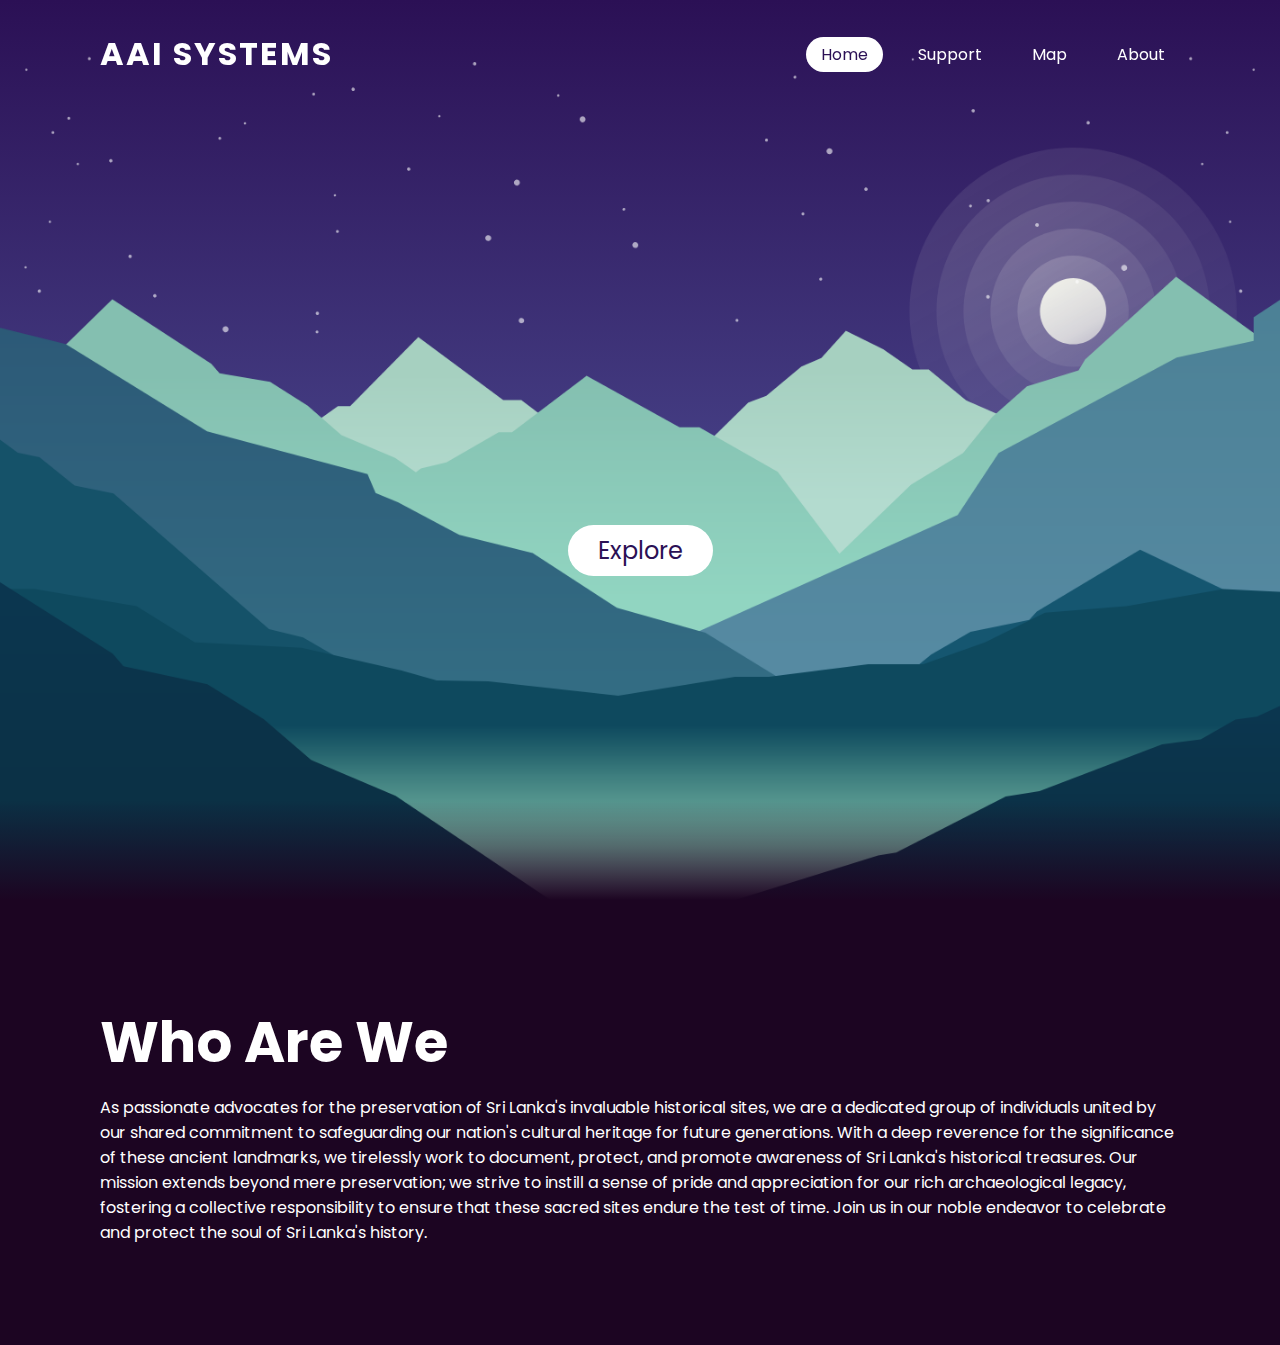
==== index.html @ c493888e "change images" ====
<!DOCTYPE html>
<html lang="en">
<head>
    <meta charset="UTF-8">
    <meta name="viewport" content="width=device-width, initial-scale=1.0">
    <title>Document</title>
    <link rel="stylesheet" href="assets/css/home-main.css">
</head>
<body>
    <header>
        <a href="#" class="logo">AAI Systems</a>
        <ul>
            <li><a href="#" class="active">Home</a></li>
            <li><a href="#">Support</a></li>
            <li><a href="#">Map</a></li>
            <li><a href="#">About</a></li>
        </ul>
    </header>
    <section>
        <img src="assets/media/home/v2/star.png" id="star">
        <img src="assets/media/home/v2/moon.png" id="moon">
        <img src="assets/media/home/v2/moun-back.png" id="moun-back">
        <h2 id="text">Ancient Archives</h2>
        <a href="#" id="btn">Explore</a>
        <img src="assets/media/home/v2/moun-front.png" id="moun-front">
    </section>
    <div class="sec">
        <h2>Who Are We</h2>
        <p>
            As passionate advocates for the preservation of Sri Lanka's invaluable historical sites, 
            we are a dedicated group of individuals united by our shared commitment to safeguarding our nation's cultural heritage for future generations. 
            With a deep reverence for the significance of these ancient landmarks, we tirelessly work to document, protect, and promote awareness of Sri Lanka's historical treasures. 
            Our mission extends beyond mere preservation; we strive to instill a sense of pride and appreciation for our rich archaeological legacy, fostering a collective responsibility to ensure that these sacred sites endure the test of time. 
            Join us in our noble endeavor to celebrate and protect the soul of Sri Lanka's history.
        </p>
    </div>
    <script src="assets/js/home-main.js"></script>
</body>
</html>
---- assets/css/home-main.css ----
@import url('https://fonts.googleapis.com/css?family=Poppins:300,400,500,600,700,800,900&display=swap');

* {
    margin: 0;
    padding: 0;
    box-sizing: border-box;
    font-family: 'Poppins', sans-serif;
}

body {
    min-height: 100vh;
    background: linear-gradient(#2b1055, #7597de);
    overflow-x: hidden;
}

header {
    position: absolute;
    top: 0;
    left: 0;
    width: 100%;
    padding: 30px 100px;
    display: flex;
    justify-content: space-between;
    align-items: center;
    z-index: 100000;
}

header .logo {
    color: #fff;
    font-weight: 700;
    text-decoration: none;
    font-size: 2em;
    text-transform: uppercase;
    letter-spacing: 2px;
}

header ul {
    display: flex;
    justify-content: center;
    align-items: center;
}

header ul li {
    list-style: none;
    margin-left: 20px;
}

header ul li a {
    text-decoration: none;
    padding: 6px 15px;
    color: #fff;
    border-radius: 20px;
}

header ul li a:hover,
header ul li a.active  {
    background: #fff;
    color: #2b1055;
}

section {
    position: relative;
    width: 100%;
    height: 100vh;
    padding: 100px;
    display: flex;
    justify-content: center;
    align-items: center;
    overflow: hidden;

}

section::before {
    content: '';
    position: absolute;
    bottom: 0;
    width: 100%;
    height: 100px;
    background: linear-gradient(to top, #1c0522, transparent);
    z-index: 1000;
}

section img {
    position: absolute;
    top: 0;
    left: 0;
    width: 100%;
    height: 100%;
    object-fit: cover;
    pointer-events: none;
}

section img#moon {
    mix-blend-mode: screen;
    z-index: -1;
}

section img#moun-front {
    z-index: 10;
}

#text {
    position: absolute;
    right: -70%;
    color: #fff;
    white-space: nowrap;
    font-size: 7.5vw;
    z-index: 9;
    transform: translateY(-100px);
}

#btn {
    text-decoration: none;
    display: inline-block;
    padding: 8px 30px;
    border-radius: 40px;
    background: #fff;
    color: #2b1055;
    font-size: 1.5em;
    z-index: 9;
    transform: translateY(100px);
}

.sec {
    position: relative;
    padding: 100px;
    background: #1c0522;
}

.sec h2 {
    font-size: 3.5em;
    margin-bottom: 10px;
    color: #fff;
}

.sec p {
    font-size: 1em;
    color: #fff;
}
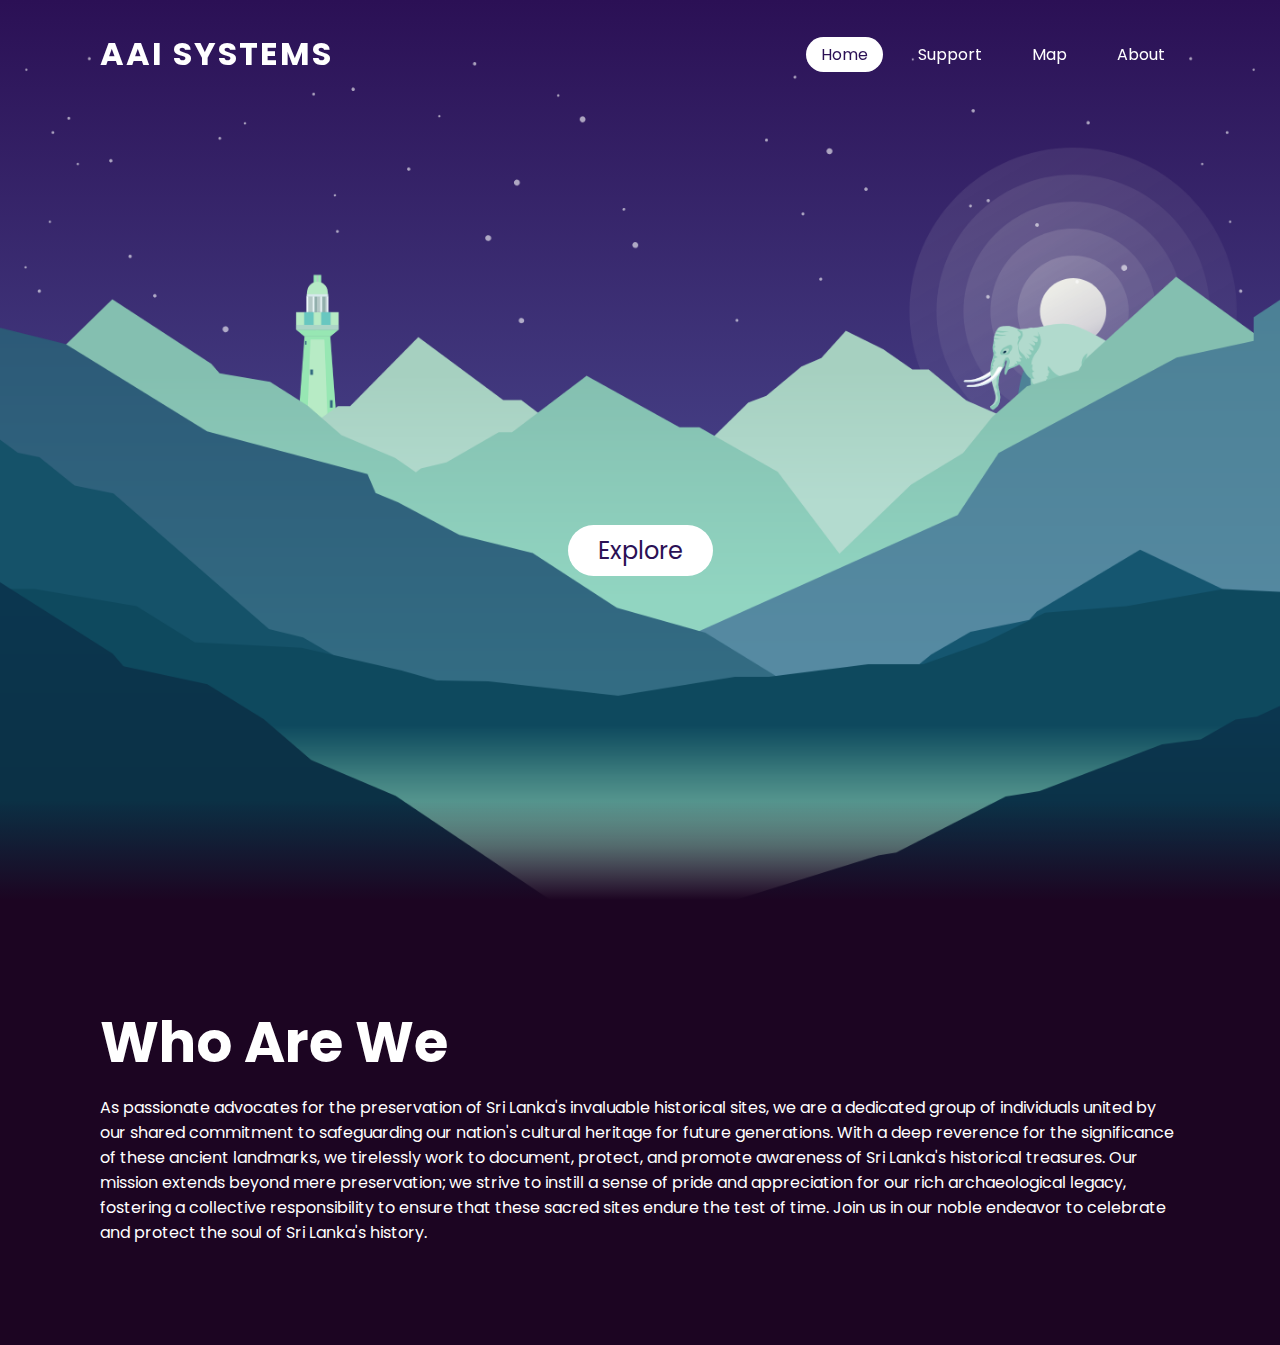
==== commit 940523f5: "Merge pull request #28 from ktauchathuranga/homepage" ====
--- a/index.html
+++ b/index.html
@@ -19,6 +19,8 @@
     <section>
         <img src="assets/media/home/v2/star.png" id="star">
         <img src="assets/media/home/v2/moon.png" id="moon">
+        <img src="assets/media/home/v2/elephant.png" id="elephant">
+        <img src="assets/media/home/v2/lighthouse.png" id="lighthouse">
         <img src="assets/media/home/v2/moun-back.png" id="moun-back">
         <h2 id="text">Ancient Archives</h2>
         <a href="#" id="btn">Explore</a>
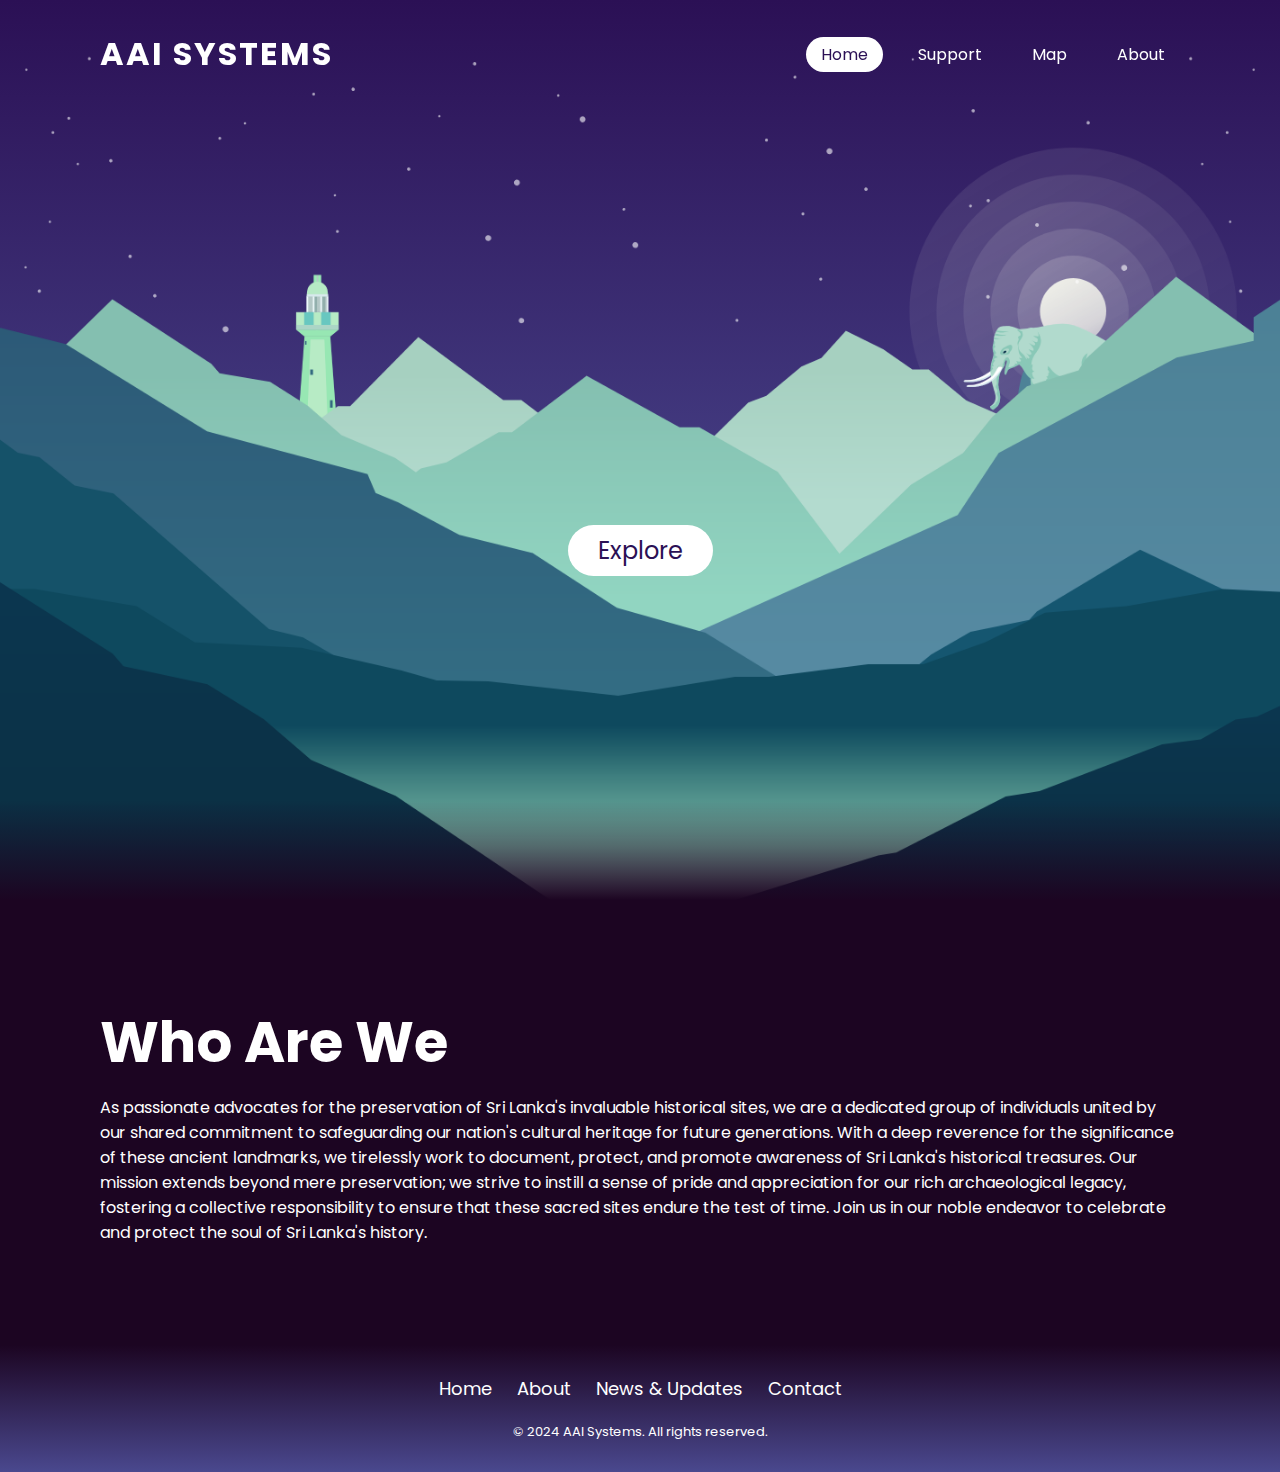
==== commit e14933ba: "added footer" ====
--- a/index.html
+++ b/index.html
@@ -1,11 +1,13 @@
 <!DOCTYPE html>
 <html lang="en">
+
 <head>
     <meta charset="UTF-8">
     <meta name="viewport" content="width=device-width, initial-scale=1.0">
     <title>Document</title>
     <link rel="stylesheet" href="assets/css/home-main.css">
 </head>
+
 <body>
     <header>
         <a href="#" class="logo">AAI Systems</a>
@@ -29,13 +31,41 @@
     <div class="sec">
         <h2>Who Are We</h2>
         <p>
-            As passionate advocates for the preservation of Sri Lanka's invaluable historical sites, 
-            we are a dedicated group of individuals united by our shared commitment to safeguarding our nation's cultural heritage for future generations. 
-            With a deep reverence for the significance of these ancient landmarks, we tirelessly work to document, protect, and promote awareness of Sri Lanka's historical treasures. 
-            Our mission extends beyond mere preservation; we strive to instill a sense of pride and appreciation for our rich archaeological legacy, fostering a collective responsibility to ensure that these sacred sites endure the test of time. 
+            As passionate advocates for the preservation of Sri Lanka's invaluable historical sites,
+            we are a dedicated group of individuals united by our shared commitment to safeguarding our nation's
+            cultural heritage for future generations.
+            With a deep reverence for the significance of these ancient landmarks, we tirelessly work to document,
+            protect, and promote awareness of Sri Lanka's historical treasures.
+            Our mission extends beyond mere preservation; we strive to instill a sense of pride and appreciation for our
+            rich archaeological legacy, fostering a collective responsibility to ensure that these sacred sites endure
+            the test of time.
             Join us in our noble endeavor to celebrate and protect the soul of Sri Lanka's history.
         </p>
     </div>
+
+
+
+    <footer>
+        <div class="container">
+            <div class="footer-content">
+                <div class="footer-links">
+                    <ul class="footer-menu">
+                        <li><a href="#">Home</a></li>
+                        <li><a href="#">About</a></li>
+                        <li><a href="#">News & Updates</a></li>
+                        <li><a href="#">Contact</a></li>
+                    </ul>
+                </div>
+            </div>
+            <div class="footer-bottom">
+                <p>&copy; 2024 AAI Systems. All rights reserved.</p>
+            </div>
+        </div>
+    </footer>
+
+
+
     <script src="assets/js/home-main.js"></script>
 </body>
+
 </html>--- a/assets/css/home-main.css
+++ b/assets/css/home-main.css
@@ -136,4 +136,67 @@
 .sec p {
     font-size: 1em;
     color: #fff;
+}
+
+footer {
+    content: '';
+    font-size: 18px;
+    width: 100%;
+    background: linear-gradient(to bottom, #1c0522, #4a488e);
+    color: #fff;
+    padding: 30px 0;
+
+}
+  
+.container {
+    width: 100%;
+    margin: 0 auto;
+    padding: 0 50px;
+}
+  
+.footer-content {
+    display: inline;
+    /* grid-template-columns: 25% 50% 25%; */
+}
+
+  
+.footer-menu {
+    list-style: none;
+    padding: 0;
+    margin: 0;
+    text-align: center;
+}
+  
+.footer-menu li {
+    display: inline-block;
+    margin-right: 20px; 
+}
+
+.footer-menu li a:hover,
+.footer-menu li a.active  {
+    color: #989898;
+}
+  
+.footer-menu li:last-child {
+    margin-right: 0;
+}
+  
+.footer-menu a {
+    color: #fff;
+    text-decoration: none;
+}
+  
+.footer-bottom {
+    margin-top: 20px;
+    text-align: center;
+    font-size: small;
+}
+  
+.footer-bottom p {
+    margin: 0;
+}
+    
+.attribute{
+    position: absolute;
+    bottom: 10px;
 }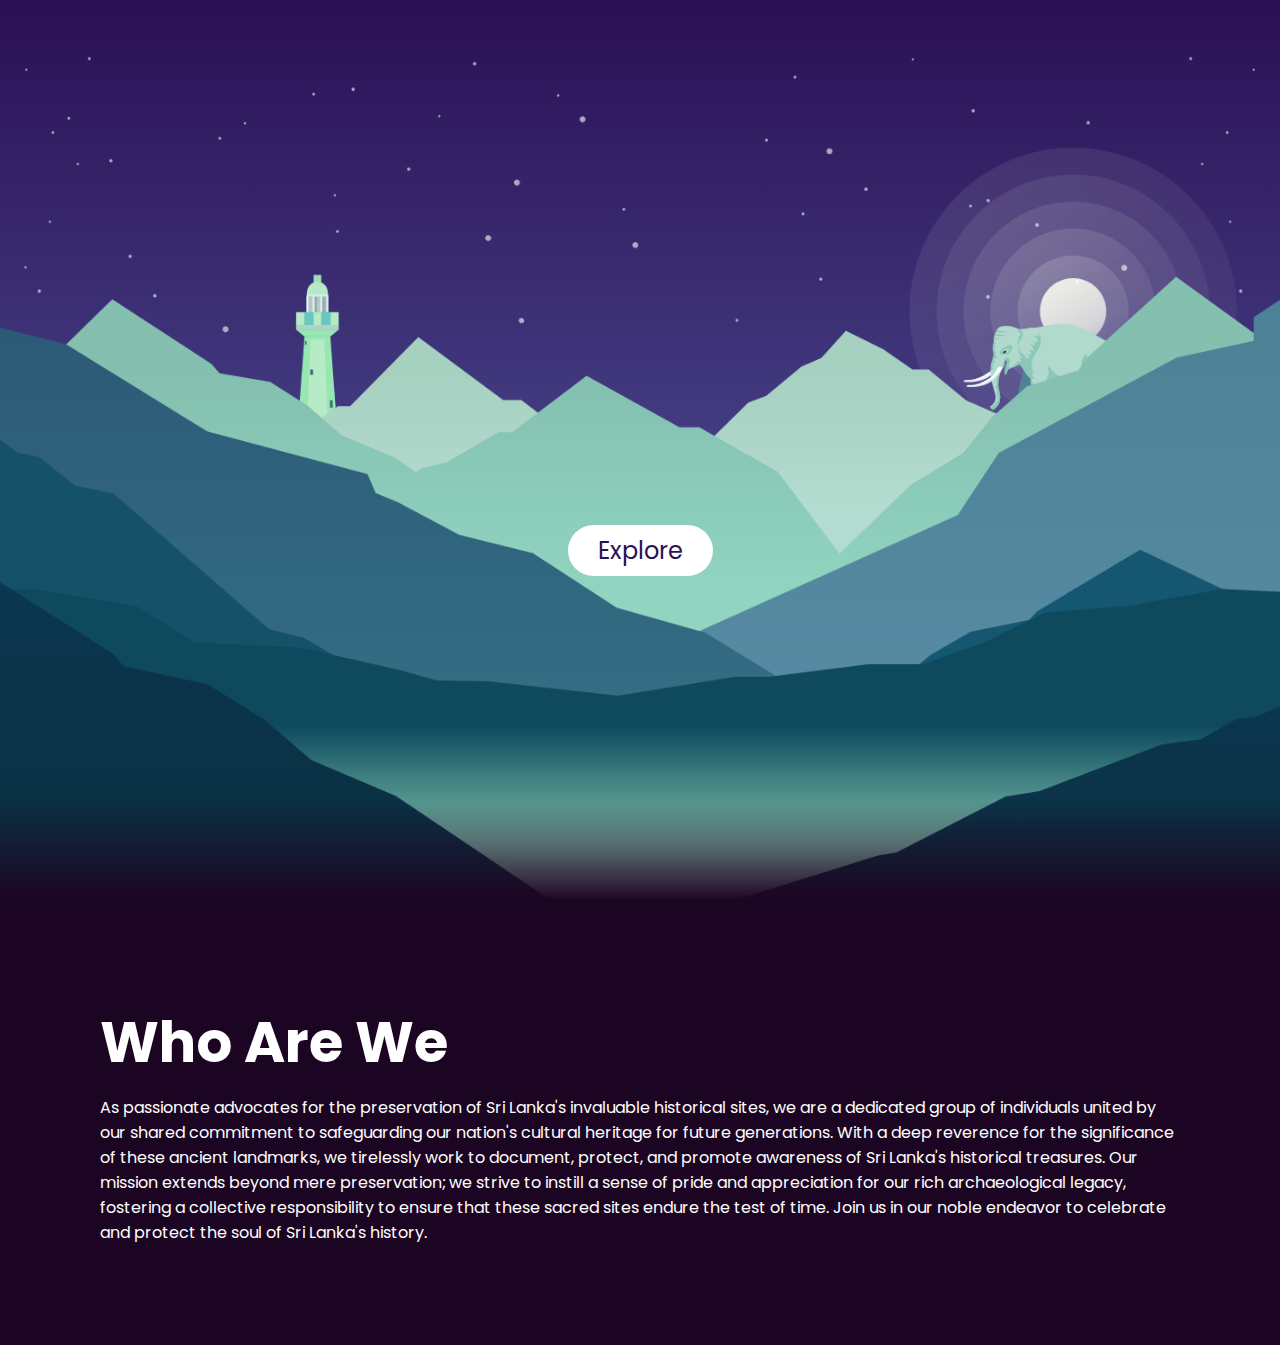
==== commit 3143d245: "remove jq-loader" ====
--- a/index.html
+++ b/index.html
@@ -5,19 +5,13 @@
     <meta charset="UTF-8">
     <meta name="viewport" content="width=device-width, initial-scale=1.0">
     <title>Document</title>
+    <script src="https://ajax.googleapis.com/ajax/libs/jquery/3.7.1/jquery.min.js"></script>
     <link rel="stylesheet" href="assets/css/home-main.css">
+    <script src="assets/js/header-footer.js"></script>
 </head>
 
 <body>
-    <header>
-        <a href="#" class="logo">AAI Systems</a>
-        <ul>
-            <li><a href="#" class="active">Home</a></li>
-            <li><a href="#">Support</a></li>
-            <li><a href="#">Map</a></li>
-            <li><a href="#">About</a></li>
-        </ul>
-    </header>
+    <div id="header"></div>
     <section>
         <img src="assets/media/home/v2/star.png" id="star">
         <img src="assets/media/home/v2/moon.png" id="moon">
@@ -43,27 +37,7 @@
         </p>
     </div>
 
-
-
-    <footer>
-        <div class="container">
-            <div class="footer-content">
-                <div class="footer-links">
-                    <ul class="footer-menu">
-                        <li><a href="#">Home</a></li>
-                        <li><a href="#">About</a></li>
-                        <li><a href="#">News & Updates</a></li>
-                        <li><a href="#">Contact</a></li>
-                    </ul>
-                </div>
-            </div>
-            <div class="footer-bottom">
-                <p>&copy; 2024 AAI Systems. All rights reserved.</p>
-            </div>
-        </div>
-    </footer>
-
-
+    <div id="footer"></div>
 
     <script src="assets/js/home-main.js"></script>
 </body>
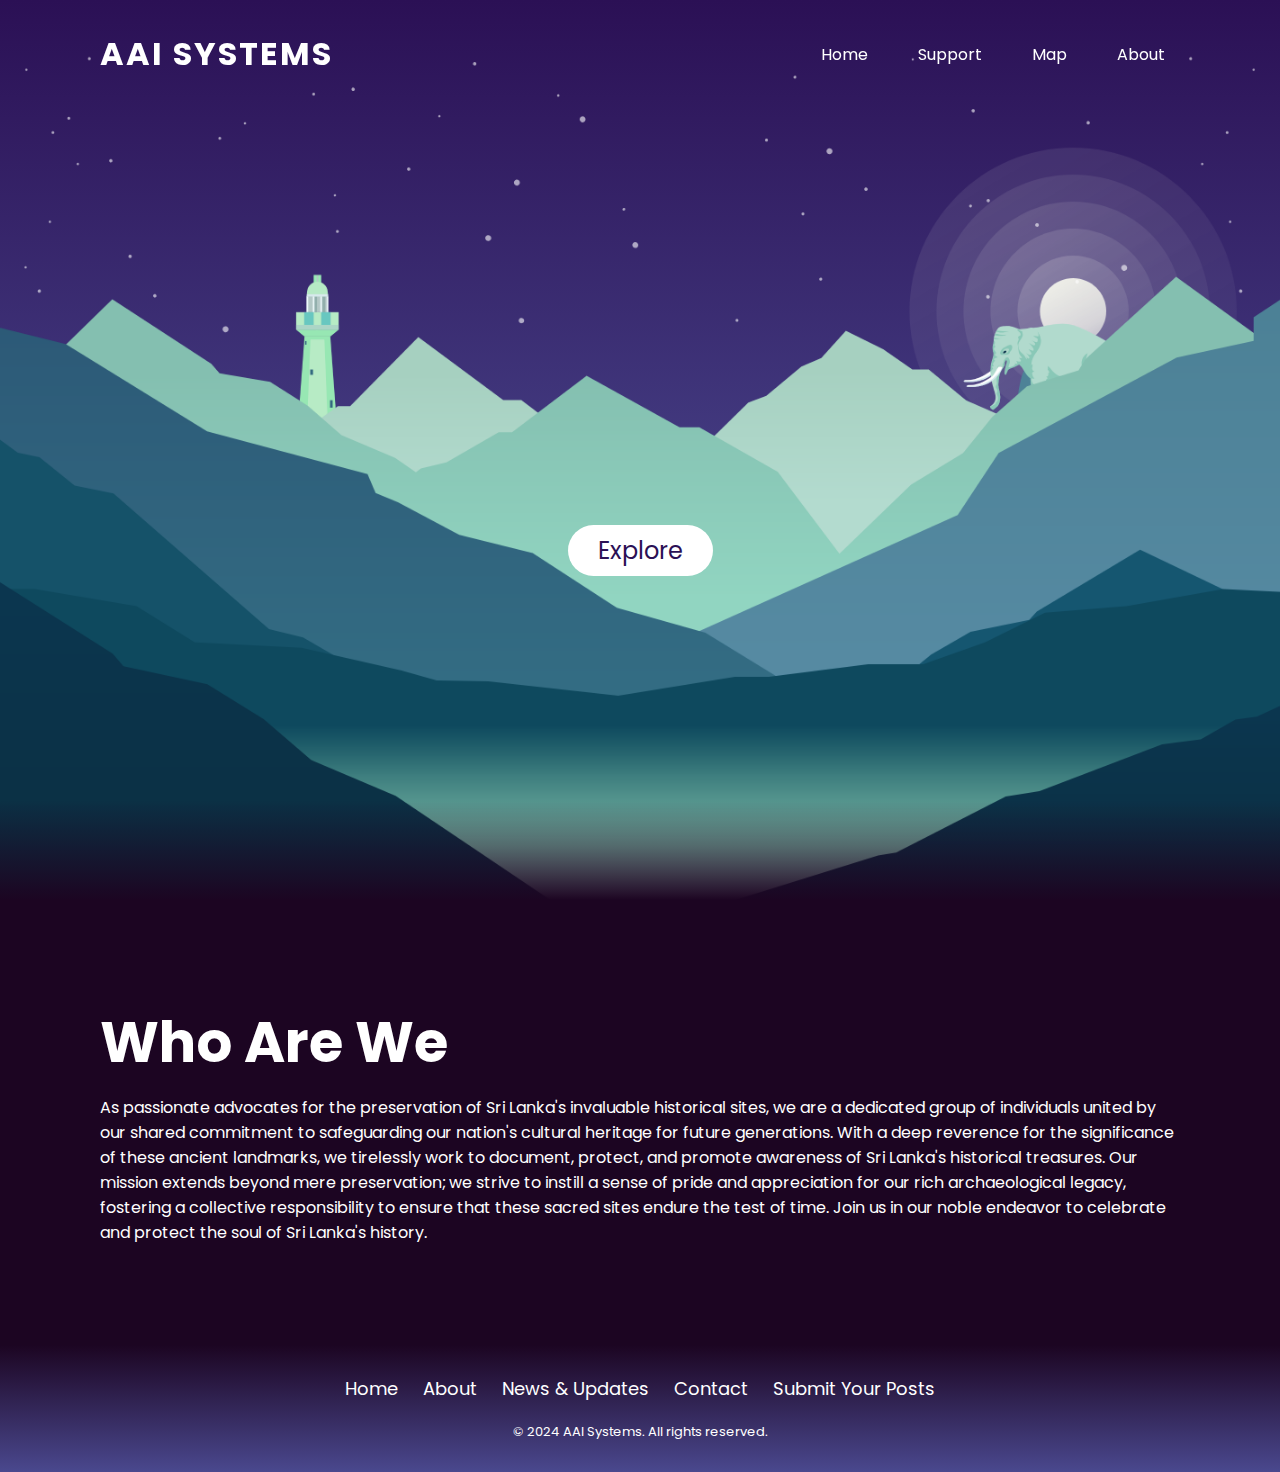
==== commit 2f841e32: "Merge pull request #55 from ktauchathuranga/homepage" ====
--- a/index.html
+++ b/index.html
@@ -19,7 +19,7 @@
         <img src="assets/media/home/v2/lighthouse.png" id="lighthouse">
         <img src="assets/media/home/v2/moun-back.png" id="moun-back">
         <h2 id="text">Ancient Archives</h2>
-        <a href="#" id="btn">Explore</a>
+        <a href="post.html" id="btn">Explore</a>
         <img src="assets/media/home/v2/moun-front.png" id="moun-front">
     </section>
     <div class="sec">
--- a/assets/css/home-main.css
+++ b/assets/css/home-main.css
@@ -11,51 +11,6 @@
     min-height: 100vh;
     background: linear-gradient(#2b1055, #7597de);
     overflow-x: hidden;
-}
-
-header {
-    position: absolute;
-    top: 0;
-    left: 0;
-    width: 100%;
-    padding: 30px 100px;
-    display: flex;
-    justify-content: space-between;
-    align-items: center;
-    z-index: 100000;
-}
-
-header .logo {
-    color: #fff;
-    font-weight: 700;
-    text-decoration: none;
-    font-size: 2em;
-    text-transform: uppercase;
-    letter-spacing: 2px;
-}
-
-header ul {
-    display: flex;
-    justify-content: center;
-    align-items: center;
-}
-
-header ul li {
-    list-style: none;
-    margin-left: 20px;
-}
-
-header ul li a {
-    text-decoration: none;
-    padding: 6px 15px;
-    color: #fff;
-    border-radius: 20px;
-}
-
-header ul li a:hover,
-header ul li a.active  {
-    background: #fff;
-    color: #2b1055;
 }
 
 section {
@@ -137,66 +92,3 @@
     font-size: 1em;
     color: #fff;
 }
-
-footer {
-    content: '';
-    font-size: 18px;
-    width: 100%;
-    background: linear-gradient(to bottom, #1c0522, #4a488e);
-    color: #fff;
-    padding: 30px 0;
-
-}
-  
-.container {
-    width: 100%;
-    margin: 0 auto;
-    padding: 0 50px;
-}
-  
-.footer-content {
-    display: inline;
-    /* grid-template-columns: 25% 50% 25%; */
-}
-
-  
-.footer-menu {
-    list-style: none;
-    padding: 0;
-    margin: 0;
-    text-align: center;
-}
-  
-.footer-menu li {
-    display: inline-block;
-    margin-right: 20px; 
-}
-
-.footer-menu li a:hover,
-.footer-menu li a.active  {
-    color: #989898;
-}
-  
-.footer-menu li:last-child {
-    margin-right: 0;
-}
-  
-.footer-menu a {
-    color: #fff;
-    text-decoration: none;
-}
-  
-.footer-bottom {
-    margin-top: 20px;
-    text-align: center;
-    font-size: small;
-}
-  
-.footer-bottom p {
-    margin: 0;
-}
-    
-.attribute{
-    position: absolute;
-    bottom: 10px;
-}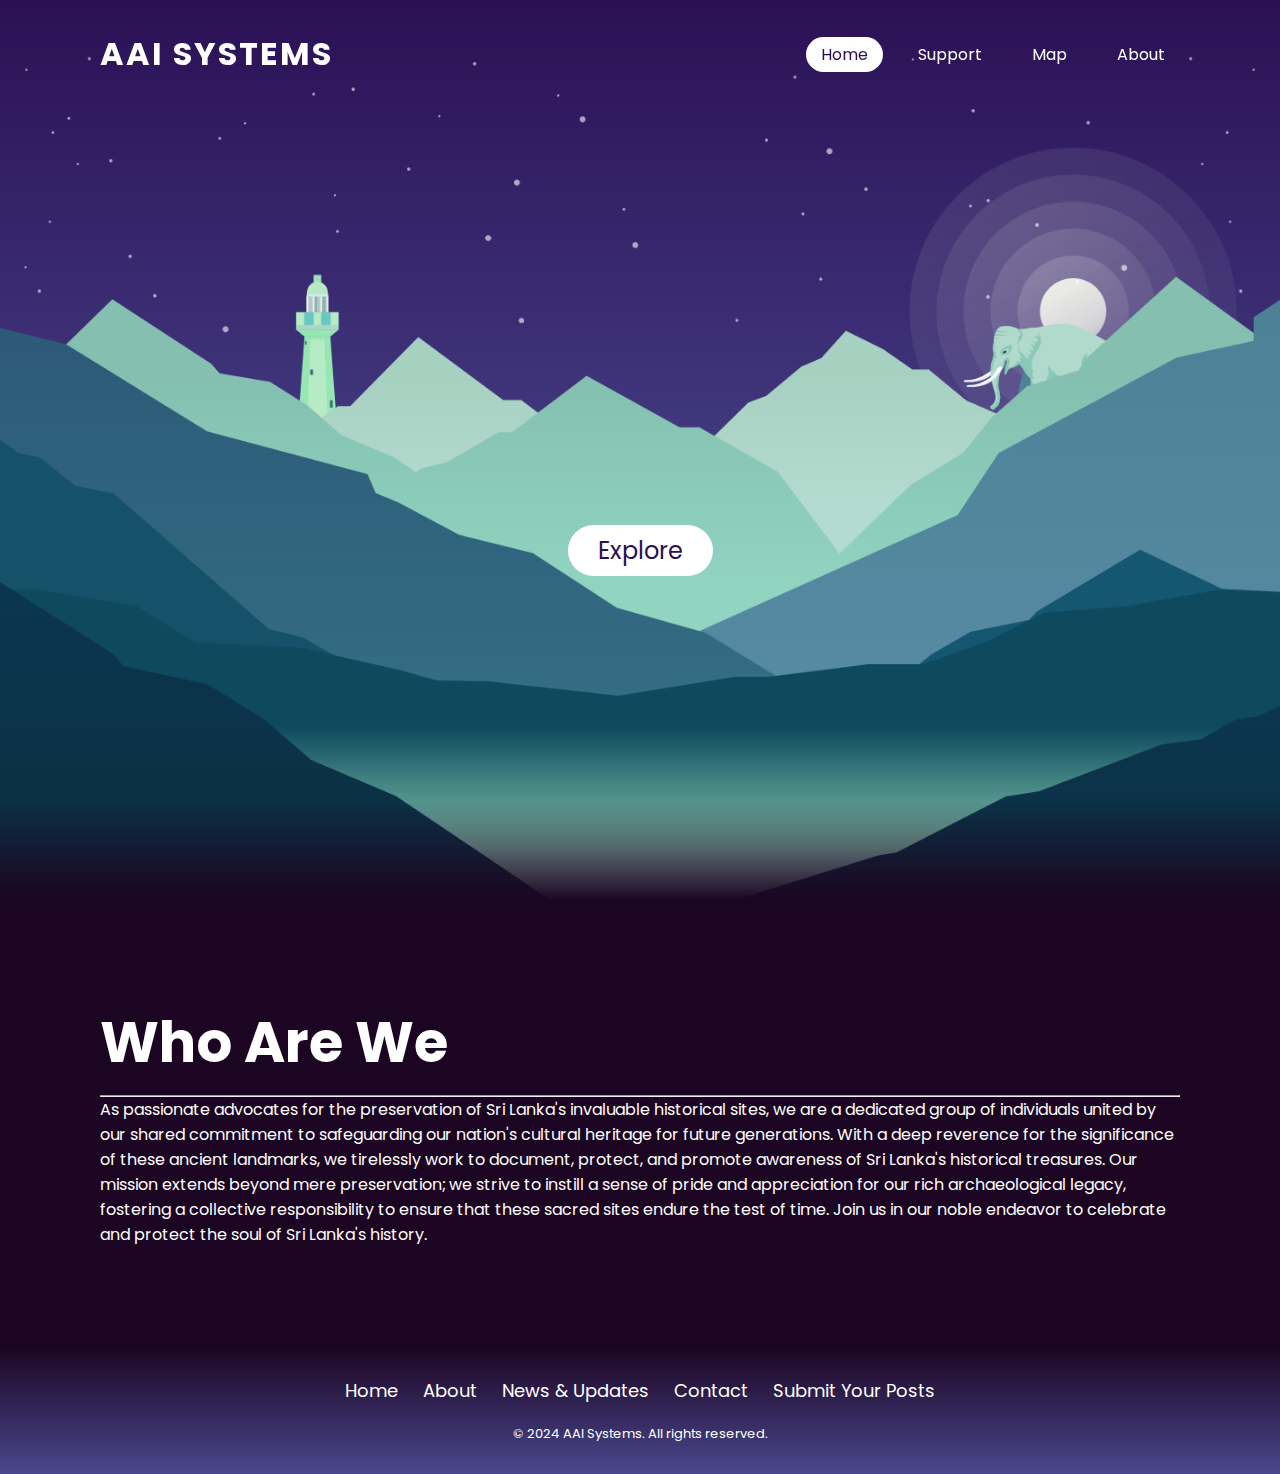
==== commit 97ef8090: "add hr after who are we" ====
--- a/index.html
+++ b/index.html
@@ -24,6 +24,7 @@
     </section>
     <div class="sec">
         <h2>Who Are We</h2>
+        <hr>
         <p>
             As passionate advocates for the preservation of Sri Lanka's invaluable historical sites,
             we are a dedicated group of individuals united by our shared commitment to safeguarding our nation's
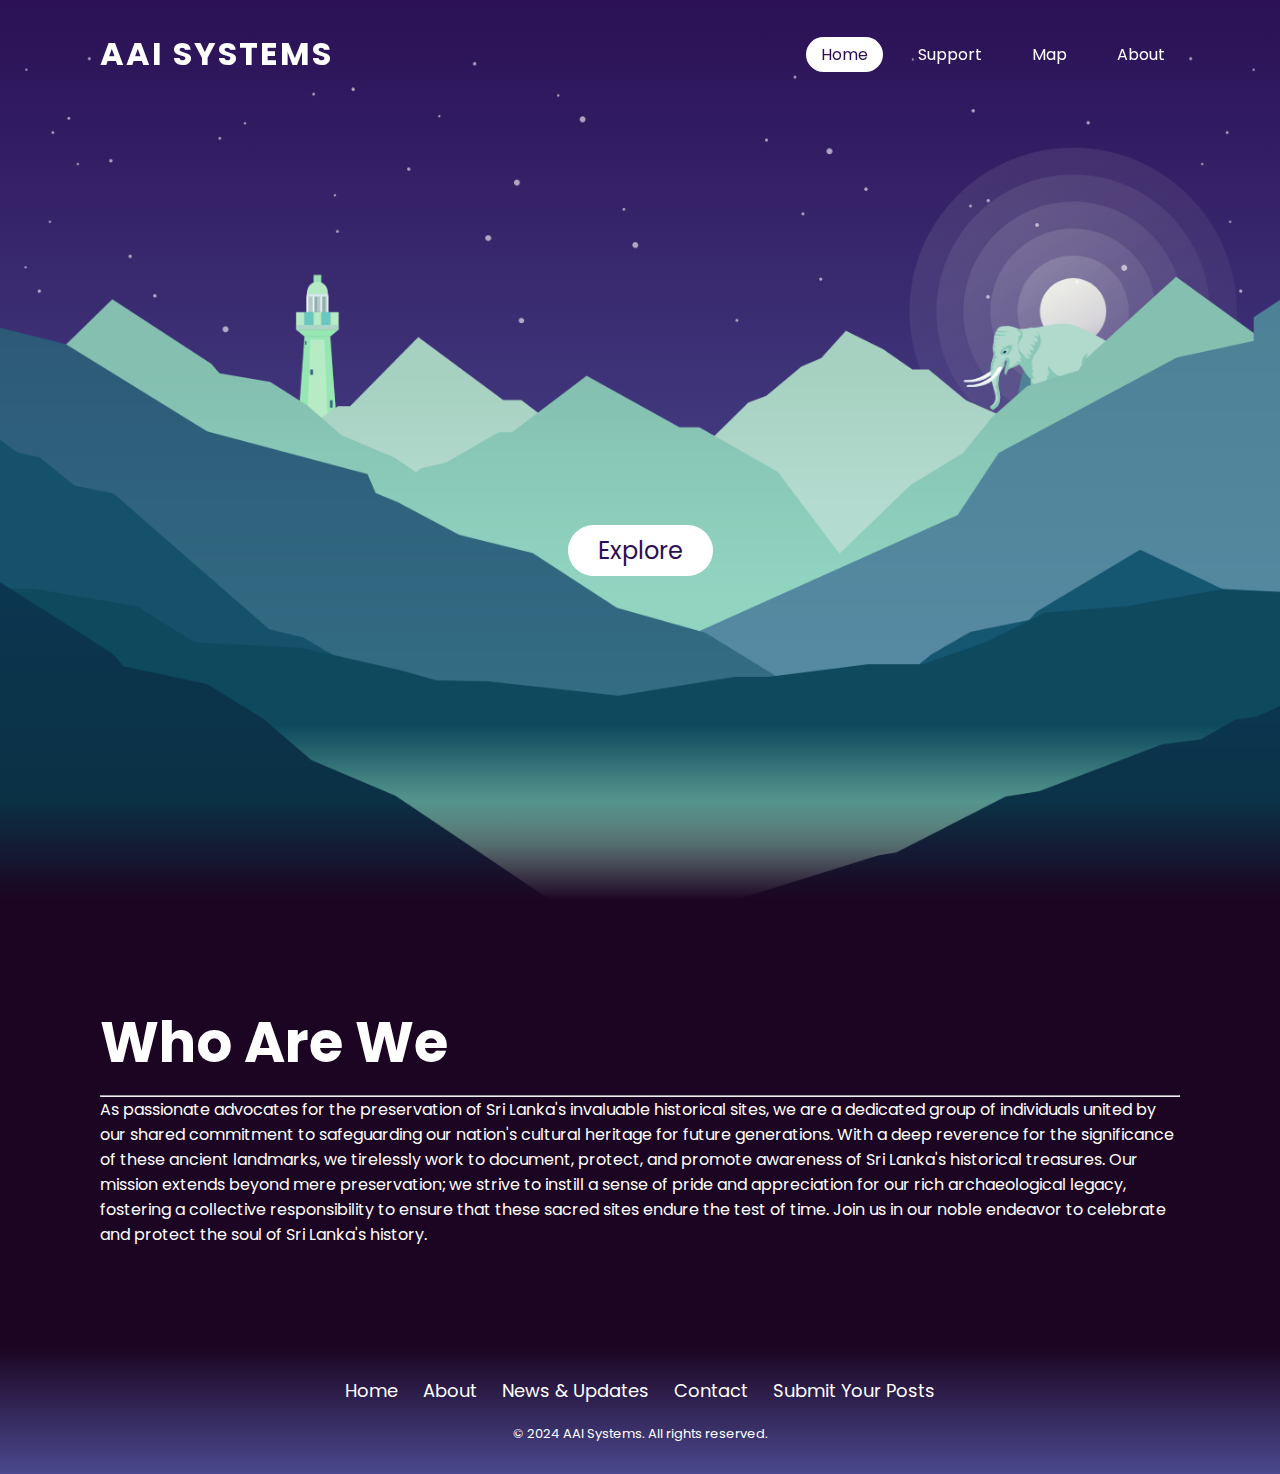
==== commit c2b6f3cb: "add tittle for home" ====
--- a/index.html
+++ b/index.html
@@ -4,7 +4,7 @@
 <head>
     <meta charset="UTF-8">
     <meta name="viewport" content="width=device-width, initial-scale=1.0">
-    <title>Document</title>
+    <title>AAI Systems</title>
     <script src="https://ajax.googleapis.com/ajax/libs/jquery/3.7.1/jquery.min.js"></script>
     <link rel="stylesheet" href="assets/css/home-main.css">
     <script src="assets/js/header-footer.js"></script>
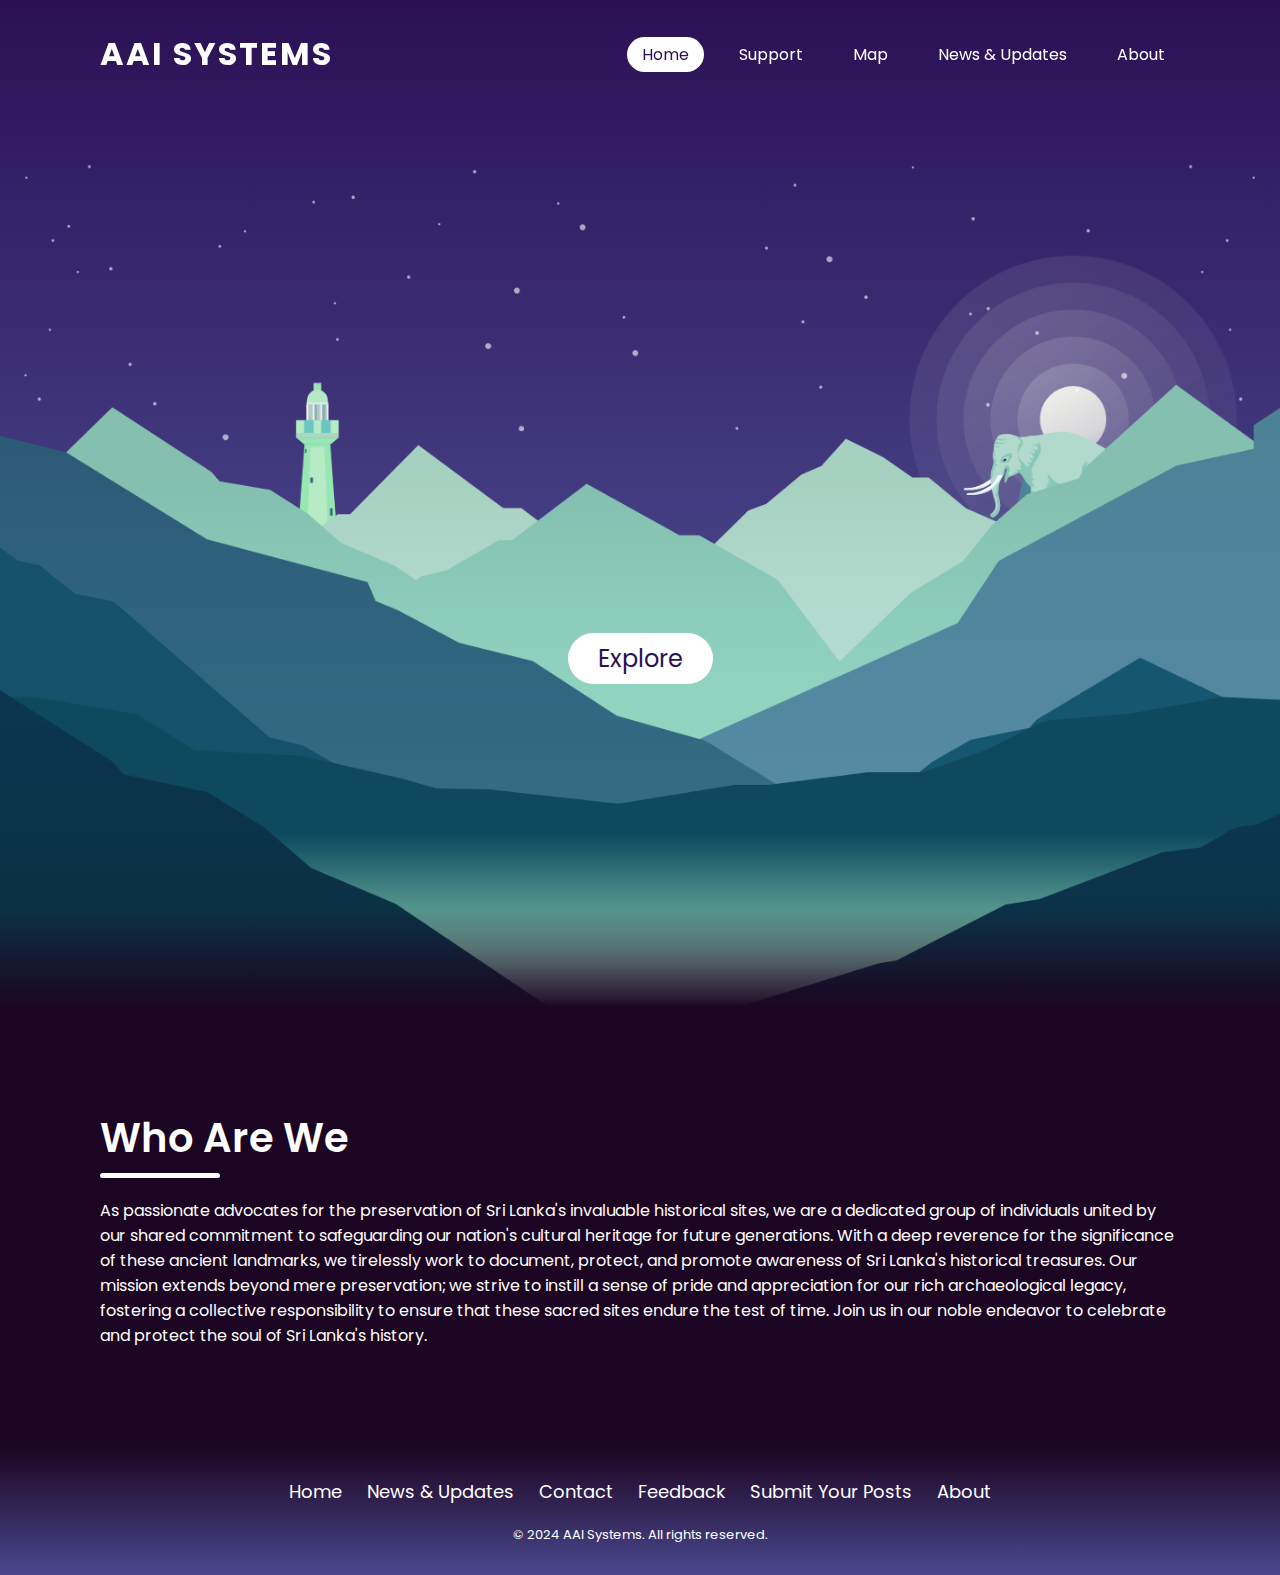
==== commit d494fea6: "add preloader div" ====
--- a/index.html
+++ b/index.html
@@ -5,12 +5,19 @@
     <meta charset="UTF-8">
     <meta name="viewport" content="width=device-width, initial-scale=1.0">
     <title>AAI Systems</title>
+
+    <link rel="apple-touch-icon" sizes="180x180" href="assets/media/header/favicon/apple-touch-icon.png">
+    <link rel="icon" type="image/png" sizes="32x32" href="assets/media/header/favicon/favicon-32x32.png">
+    <link rel="icon" type="image/png" sizes="16x16" href="assets/media/header/favicon/favicon-16x16.png">
+    <link rel="manifest" href="assets/media/header/favicon/site.webmanifest">
+
     <script src="https://ajax.googleapis.com/ajax/libs/jquery/3.7.1/jquery.min.js"></script>
     <link rel="stylesheet" href="assets/css/home-main.css">
     <script src="assets/js/header-footer.js"></script>
 </head>
 
 <body>
+    <div id="preloader"></div>
     <div id="header"></div>
     <section>
         <img src="assets/media/home/v2/star.png" id="star">
--- a/assets/css/home-main.css
+++ b/assets/css/home-main.css
@@ -11,6 +11,10 @@
     min-height: 100vh;
     background: linear-gradient(#2b1055, #7597de);
     overflow-x: hidden;
+}
+
+#header header {
+    position: relative;
 }
 
 section {
@@ -82,10 +86,19 @@
     background: #1c0522;
 }
 
-.sec h2 {
-    font-size: 3.5em;
-    margin-bottom: 10px;
+.sec h2{
+    font-weight: 600;
     color: #fff;
+    font-size: 40px;
+    margin-bottom: 5px;
+}
+.sec hr {
+    border: none;
+    width: 120px;
+    height: 5px;
+    background-color: #fff;
+    border-radius: 10px;
+    margin-bottom: 20px;
 }
 
 .sec p {
